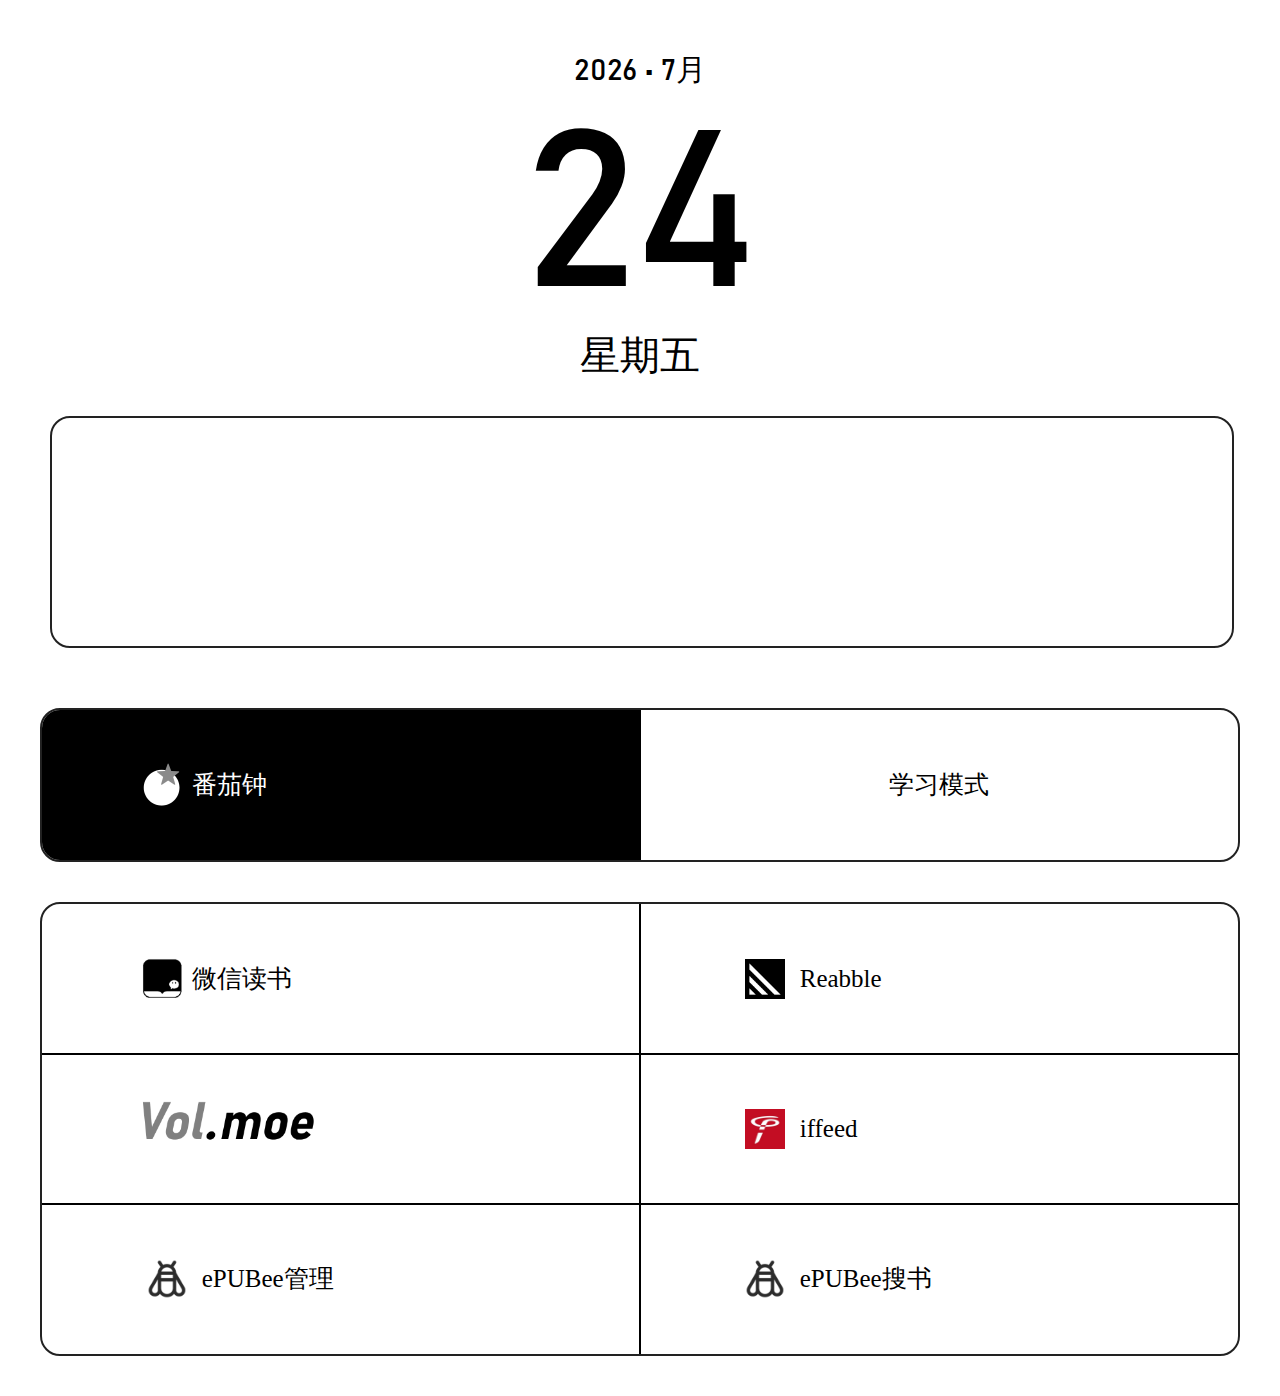
==== index.html @ fd915449 "total change" ====
<!DOCTYPE html>
<html lang="en">

<head>
    <meta charset="UTF-8">
    <meta name="viewport" content="width=device-width, initial-scale=1.0">
    <title>Kindle日历</title>
    <link rel="stylesheet" href="css/fonts.css">
    <link rel="stylesheet" href="css/main.css">
    <!-- <script src="js/vue.js"></script> -->
</head>

<body>

    <div class="first-row">
        <!-- <button class="expand-btn"><img class="expand-icon" src="images/expand.png" alt=""></button> -->
        <div class="block time-content" onclick="changeTopAreaDisplay(this)" key="1">
            <span class="block" id="apm"></span>
            <span class="block" id="localtime"></span>
        </div>
        <div class="calendar" onclick="changeTopAreaDisplay(this)" key="0">
            <span class="block year-content"><span id="year"></span> • <span id="month"></span>月</span>
            <span class="block day-content"><span id="day"></span></span>
            <span class="block week-content">星期<span id="week"></span></span>
        </div>
    </div>
    <div class="hitokoto-container" id="hitokotoCtn" hidden onclick="changeBottomAreaDisplay(this)" key="0">
        <div class="hitokoto-border">
            <div id="hitokoto"></div>
            <div id="from"></div>
        </div>
    </div>
    <div class="weather_container" id="weather" onclick="changeBottomAreaDisplay(this)" key="1">
        <!-- <p id="weaTitle">当前天气</p> -->
        <div class="weather-border">
            <div id="he-plugin-standard"></div>

        </div>
    </div>


    <div class="weibo_container" id="weibo" hidden onclick="changeBottomAreaDisplay(this)" key="2">
        <!-- <div class="weibo_title">微博实时热搜</div> -->
        <div class="hot_list">
            <ul id="hot_word"></ul>
            <ul id="hot_word_num"></ul>
        </div>
        <img src="images/weibohot.png" alt="" class="weibo-hot-QR">
    </div>

<div class="second-row" id="extensions">
        <div class="second-row-container">
            <a href="tomato.html" class="link-block" style="background-color: black;">
                <div class="padding">
                    <img src="images/tomato.png" alt="" class="icon-wx">
                    <span class="button-text" style="color: white;">番茄钟</span>
                </div>
            </a>
            <a href="study.html" class="link-block">
                <div class="padding" style="text-align:center;">
                    <!-- <img src="images/wxread.png" alt="" class="icon-wx"> -->
                    <span class="button-text">学习模式</span>
                </div>
            </a>
        </div>
    </div>

    <div class="second-row" id="links">
        <div class="second-row-container">
            <a href="http://weread.qq.com" class="link-block">
                <div class="padding">
                    <img src="images/wxread.png" alt="" class="icon-wx">
                    <span class="button-text">微信读书</span>
                </div>
            </a>
            <a href="http://reabble.cn" class="link-block">
                <div class="padding">
                    <img src="images/reabble.png" alt="" class="icon-reabble">
                    <span class="button-text">Reabble</span>
                </div>
            </a>
            <a href="http://volmoe.com" class="link-block">
                <div class="padding">
                    <img src="images/volmoe.png" alt="" class="icon-volmoe">
                </div>
            </a>
            <a href="http://www.iffeed.com/" class="link-block">
                <div class="padding">
                    <img src="images/iffeed.jpg" alt="" class="icon-reabble">
                    <span class="button-text">iffeed</span>
                </div>
            </a>
            <a href="http://cn.epubee.com/files.aspx" class="link-block">
                <div class="padding">
                    <img src="images/bee.png" alt="" class="icon-reabble">
                    <span class="button-text">ePUBee管理</span>
                </div>
            </a>
            <a href="http://cn.epubee.com/books" class="link-block">
                <div class="padding">
                    <img src="images/bee.png" alt="" class="icon-reabble">
                    <span class="button-text">ePUBee搜书</span>
                </div>
            </a>
        </div>
    </div>

    
    <div class="bottom">
        <script
            type="text/javascript">document.write(unescape("%3Cspan id='cnzz_stat_icon_1279658155'%3E%3C/span%3E%3Cscript src='https://s4.cnzz.com/z_stat.php%3Fid%3D1279658155%26online%3D1%26show%3Dline' type='text/javascript'%3E%3C/script%3E"));</script>
    </div>
</body>
<script>
    WIDGET = {
        CONFIG: {
            "layout": 1,
            // "width": document.documentElement.clientWidth - 100,
            // "height": document.documentElement.clientHeight * 0.3,
            "background": 5,
            "dataColor": "000000",
            "modules": "10",
            "key": "64693255ade2459cbecabfd73bd6b9df",
            "language": "auto"
        }
    }
</script>
<script src="https://widget.qweather.net/standard/static/js/he-standard-common.js?v=2.0"></script>

<!-- <script src="js/main.js"></script> -->
<script type="text/javascript">
    function changeBottomAreaDisplay(curr) {
        curr.setAttribute('hidden', true)
        switch (curr.getAttribute('key')) {
            case '0':
                document.getElementById('weather').removeAttribute('hidden')
                break;
            case '1':
                document.getElementById('weibo').removeAttribute('hidden')
                break;
            case '2':
                document.getElementById('hitokotoCtn').removeAttribute('hidden')
                break;
            default:
                break;
        }
    }
    function changeTopAreaDisplay(curr){
        switch (curr.getAttribute('key')) {
            case '0':
                // curr.setAttribute('key','1');
                document.getElementsByClassName('year-content')[0].innerHTML ='<span id="year">2021</span>年<span id="month"></span>月</span ><span id="day"></span>日 星期<span id="week"></span>';
                tick();
                document.getElementsByClassName('day-content')[0].style.display = "none";
                document.getElementsByClassName('week-content')[0].style.display = "none";
                document.querySelector('.time-content').style.display ="block";
                break;
            case '1':
                document.querySelector('.time-content').style.display = "none";
                document.getElementsByClassName('year-content')[0].innerHTML = '<span id="year">2021</span> • <span id="month"></span>月';
                tick();
                document.getElementsByClassName('day-content')[0].style.display = "block";
                document.getElementsByClassName('week-content')[0].style.display = "block";
                break;
            default:
                break;
        }
    }
    // 显示时间
    function showTime(objD) {
        var hh = objD.getHours();
        if (hh < 10) hh = '0' + hh;
        var mm = objD.getMinutes();
        if (mm < 10) mm = '0' + mm;
        var ss = objD.getSeconds();
        if (ss < 10) ss = '0' + ss;
        str = hh + ":" + mm;
        return (str);
    }
    // 显示日期
    function showDate(objD, option) {
        var str, colorhead, colorfoot;
        var yy = objD.getYear();
        if (yy < 1900) yy = yy + 1900;
        var MM = objD.getMonth() + 1;
        var dd = objD.getDate();
        if (dd < 10) dd = '0' + dd;
        var ww = objD.getDay();
        if (ww == 0) ww = "日";
        if (ww == 1) ww = "一";
        if (ww == 2) ww = "二";
        if (ww == 3) ww = "三";
        if (ww == 4) ww = "四";
        if (ww == 5) ww = "五";
        if (ww == 6) ww = "六";
        if (option == 'y') {
            str = yy;
        } else if (option == 'm') {
            str = MM;
        } else if (option == 'd') {
            str = dd;
        } else if (option == 'w') {
            str = ww;
        } else {
            str = yy + "-" + MM + "-" + dd + " " + ww;
        }
        return (str);
    }

    // 日期
    function tick() {
        var today;
        today = new Date();
        // document.getElementById("localtime").innerHTML = showTime(today);
        // document.getElementById("localdate").innerHTML = showDate(today,'');
        document.getElementById("year").innerHTML = showDate(today, 'y');
        document.getElementById("month").innerHTML = showDate(today, 'm');
        document.getElementById("day").innerHTML = showDate(today, 'd');
        document.getElementById("week").innerHTML = showDate(today, 'w');
        window.setTimeout("tick()", 60 * 1000);
        // window.setTimeout("tick()", 1);
    }
    tick();
    // 时钟模块
    function clock() {
        var date = new Date()
        var utc8DiffMinutes = date.getTimezoneOffset() + 480
        date.setMinutes(date.getMinutes() + utc8DiffMinutes)

        var hour = date.getHours()

        var apm = '上午'
        if (hour > 12) {
            apm = '下午'
            hour -= 12
        }

        var timeString = hour + ':' + ('0' + date.getMinutes()).slice(-2)
        var dateString = (date.getMonth() + 1) + '月' + date.getDate() + '日'
        var weekList = ['日', '一', '二', '三', '四', '五', '六']
        var weekString = '星期' + weekList[date.getDay()]

        document.getElementById('apm').innerHTML = apm
        document.getElementById("localtime").innerHTML = timeString
        // document.getElementById("date").innerHTML = dateString + " " + weekString
    }

    clock()

    setInterval("clock()", 60 * 1000)

</script>
<script>
    function createXHR() {
        var xhr = null;
        if (window.XMLHttpRequest) {
            xhr = new XMLHttpRequest();
        } else if (window.ActiveXObject) {
            xhr = new ActiveXObject("Microsoft.XMLHTTP");
        }
        return xhr;
    }

    // 一言模块
    function hitokoto() {
        var xhr = createXHR();
        xhr.open('GET', 'https://v1.hitokoto.cn?encode=json&charset=utf-8', true);
        xhr.onreadystatechange = function () {
            if (this.readyState == 4) {
                var data = JSON.parse(this.responseText)
                document.getElementById('hitokoto').innerHTML = data.hitokoto
                document.getElementById('from').innerHTML = data.from_who ? "—— " + data.from + " " + data.from_who + "" : "—— " + data.from + ""
            }
        }
        xhr.send(null);
    }

    hitokoto();
    setInterval("hitokoto()", 60 * 1000 * 60);
    // setInterval("hitokoto()", 1000 * 30);
    // 微博热搜模块
    function weibo() {
        var xhr = createXHR();
        xhr.open("GET", "https://v1.alapi.cn/api/new/wbtop?num=5", true);
        xhr.onreadystatechange = function () {
            if (this.readyState == 4) {
                var data = JSON.parse(this.responseText);
                var hots = data.data;
                var hot_word = document.getElementById("hot_word");
                var hot_word_num = document.getElementById("hot_word_num");
                if (data.code == 429) {
                    hot_word.innerHTML = data.msg;
                } else {
                    hot_word.innerHTML = "";
                    hot_word_num.innerHTML = "";
                    for (var i = 0; i < hots.length; i++) {
                        var index = i + 1;
                        hot_word.innerHTML += "<li>" + index + " " + hots[i].hot_word + "</li>";
                        hot_word_num.innerHTML += "<li>" + hots[i].hot_word_num + "</li>";
                    }
                }
            }
        };
        xhr.send(null);
    }

    weibo();
    setInterval("weibo()", 60 * 1000 * 20);
    // setInterval("weibo()", 1000 * 60);
    // function oneway() {
    //     var serverUrlBase = "http://img.owspace.com/Public/uploads/Download/";
    //     var today = new Date();
    //     var year = today.getFullYear();
    //     var month = today.getMonth() + 1;
    //     var day = today.getDate();
    //     if (month < 10) month = '0' + month;
    //     if (day < 10) day = '0' + day;
    //     var url = serverUrlBase + year + "/" + month + day + ".jpg";
    //     document.getElementById('oneWayUrl').setAttribute('href', url);
    // }
    // oneway()
</script>


</html>
---- css/fonts.css ----
@font-face {
    font-family: "Bahnschrift";
    font-display: swap;
    src: url("./font/bahnschrift.ttf");
}

@font-face {
    font-family: Politica;
    src: url([data-uri]);
    src: url([data-uri]) format("truetype");
    font-display: swap;
}

@font-face {
    font-family: "QKB";
    font-display: swap;
    src: url("./font/FZQKB.ttf");
} 

@font-face {
    font-family: "Mitype2018-90";
    font-display: swap;
    src: url("./font/Mitype2018-90.otf");
}

@font-face {
    src: url([data-uri]) format("truetype");
    font-display: swap;
    font-family: numFont
}

@font-face {
    font-family: "DINOT-Light";
    src: url("./font/DINOT-Light.svg")
}
---- css/main.css ----
body {
    padding: 0;
    margin: 0;
    /* font-family: "MiLan"; */
}
.bottom{
    width: 100%;
    text-align: center;
    opacity: 0;
}
a {
    text-decoration: none !important;
    color: #000;
}

a:active {
    background-color: #000;
    color: #fff;

}

.first-row {
    width: 100%;
    background: #fff;
    /* height: 380px; */
}

.expand-btn {
    border: none;
    background: none;
    position: absolute;
    right: 20px;
    margin-top: 10px;
}

.expand-btn:active {
    /* border: 5px solid #fff; */
    background: #aaa;
    position: absolute;
    right: 10px;
}

.expand-icon {
    width: 30px;
    padding-top: 5px;
}

.second-row {
    margin: 40px 0;
    width: 100%;
    /* margin-bottom: 40px; */
}

.second-row-container {
    margin: 0 40px;
    border-radius: 20px;
    overflow: hidden;
    border: 2px #222 solid;
}

.padding {
    text-overflow: ellipsis;
    white-space: nowrap;
    overflow: hidden;
}

.button-text {
    width: 20px;
    height: 70px;
    line-height: 70px;
    font-size: 25px;
    text-decoration: none;
}

.link-block {
    outline: 1px solid black;
    width: 50%;
    height: 150px;
    display: block;
    justify-content: center;
    align-items: center;
    float: left;
}

.padding {
    /* background: #aaa; */
    height: 70px;
    width: 70%;
    margin: 40px auto;
}

.icon-wx {
    width: 50px;
    display: block;
    float: left;
    margin: 10px 5px;
}

.icon-reabble {
    width: 40px;
    display: block;
    float: left;
    margin: 15px 15px;
}

.icon-volmoe {
    width: 190px;
}

.tomato {
    clear: both;
}

.right {
    margin: 29px 10px;
    /* float:left; */
    width: 40%;
    height: 100%;
    /* background: #000; */
}

.block {
    display: block;
}

.calendar {
    /* font-weight: 100; */
    font-family:
        /* Mitype2018-90, */
        /* Politica, */
        /* numFont, */
        /* DINOT-Light, */
        Bahnschrift,
        Helvetica,
        Futura;
    /* STHeitiTC; */
    width: 100%;
    /* font-weight: 800; */
    /* background: #555; */
    margin: 50px 0 0 0;
}
.year-content,
.month-content,
.time-content {
    font-size: 30px;
    /* background: #aaa; */
    text-align: center;
    margin: auto;
}
.day-content {
    text-align: center;
    height: 100%;
    /* float:left; */
    font-size: 220px;
    margin: auto;
    font-family:
        /* DINOT-Light, */
        Bahnschrift,
        /* Mitype2018-90, */
        numFont,
        /* Politica, */
        Bookerly,
        Palatino,
        Caecilia;
    line-height: 200px;
    margin-top: 30px;
}


.week-content{
    font-family: Bookerly,
    QKB,
    STYuan,
    STKai,
    STSong;
    line-height: 70px;
    font-size: 40px;
    text-align: center;
    margin: auto;
}
.time-content {
    font-size: 30px;
    /* position: absolute; */
    /* right: 30px; */
    top: 0px;
    margin: auto;

    /* position: static; */
    right:0;
    display: none;
}

.time-content #localtime {
    font-family: numFont, Bahnschrift, Futura;
    /* line-height: 40px; */
    /* font-size: 60px; */
    /* float: right; */
    padding-left: 10px;
    
    float: none;
    font-size: 220px;
    line-height: 200px;
}

.time-content #apm {
    /* float: left; */
    /* font-size: 20px; */
    /* line-height: 65px; */

    float: none;
    font-family: Bookerly,
    QKB,
    STYuan,
    STKai,
    STSong;
    font-size: 40px;
    padding-top: 30px;
}


/* 一言 */
.hitokoto-container {
    width: 100%;
    height: auto;
    padding: 50px 0;

}

.hitokoto-border {
    margin: 0 40px;
    padding: 50px 10px;
    border: 2px #222 solid;
    border-radius: 20px;
}

.hitokoto-container #hitokoto {

    font-family: Bookerly,
    QKB,
    STYuan,
    STKai,
    STSong;
    font-size: 30px;
    text-align: center;
    height: 100px;
    line-height: 40px;
    vertical-align: middle;
}

.hitokoto-container #from {
    /* width: 100%; */
    text-align: right;
    padding-right: 30px;
}

/* 微博热搜 */
.weibo_container {
    text-align: center;
    /* height: 20%; */
    /* margin: 1.25rem; */
    font-size: 1.2rem;
    margin: 40px 0 0 0;
}

ul {

    list-style: none;
    margin: 0;
    padding: 0;
}

.weibo_title {
    font-family: QKB;
    padding-bottom: 0.5rem;
}

.hot_list {
    margin: 0 40px;
    padding: 20px 0;
    border: 2px #222 solid;
    border-radius: 20px;

}

#hot_word,
#hot_word_num {
    display: inline-block;
}

#hot_word {
    font-family: Bahnschrift,
        QKB;
    text-align: left;
    margin-right: 1rem;
    max-width: 17rem;
    line-height: 2rem;
}

#hot_word_num {
    font-family: numFont, Bahnschrift;
    width: auto;
    text-align: right;
    line-height: 2rem;

}

#hot_word li,
#hot_word_num {
    text-overflow: ellipsis;
    white-space: nowrap;
    overflow: hidden;
}

.weibo-hot-QR {
    padding: 50px 0;
    width: 100px;
}

/* 天气 */
.weather_container {
    padding: 5px 50px 20px 50px;
    height: 40%;
    text-align: center;
    /* padding-bottom: 20px; */
    margin: auto;
}

/* #weaTitle {
    font-family: QKB;
    font-size: 1.2rem;

} */

/* #weaImg {
    display: inline-block;
    margin-right: 2.5rem;
}

.iconfont {
    font-size: 7.5rem;
    width: 7.5rem;
}

#weaTemp {
    display: inline-block;
    margin-right: 2.5rem;
}

.tempNum {
    display: inline-block;
    font-size: 6.875rem;
}

.symbol {
    display: inline-block;
    font-size: 3rem;
}

#weaInfo {
    display: inline-block;
    font-size: 1rem;
    line-height: 1.5rem;
} */
.weather-border {
    /* padding: 0 50px !important; */
    /* width: 100%; */
}

#he-plugin-standard {
    margin-top:20px!important;
    padding: 10px 0 !important;
    height: 13rem !important;
    width: 100% !important;
    border-radius: 20px !important;
    border: 2px #222 solid;
    background: #fff!important;
}

.wv-lt-col-5 {
    display: none !important;
}

.wv-lt-col-7,
.wv-lt-location {
    width: 100% !important;
    text-align: center !important;

}

.wv-lt-location>span {
    font-size: 1.3rem !important;
}

.wv-lt-col-7>div>a {
    display: none !important;
}

.wv-n-h-now-txt>span {
    font-size: 1.5rem !important;
    font-family: QKB !important;
}

.wv-n-h-now-tmp>span {
    font-size: 4rem !important;
    font-family: Bahnschrift, Mitype2018-90  !important;
}
.wv-v-h-col-left>div{
    height: auto!important;
}
.wv-n-h-now-content {
    width: 50% !important;
}

.wv-n-h-now-img {

    text-align: right;
    width: 50% !important;

}

.wv-n-h-now-img>img {
    width: 6rem !important;
}
#he-plugin-standard>div>div.wv-v-h-col-left{
      width: 100%!important;
}
.wv-n-h-now-txt>div>div{
    display: none!important;
}
.wv-n-h-now-tmp>div{
    /* float: right !important; */
}
.wv-n-h-now-tmp>div>span{
    padding: 0 5px;
    font-size: 1.5rem !important;
    background: #333;
    color: #fff !important;
    border-radius: 5px;
    /* border: 1px #000 solid; */
}
.wv-n-h-now-txt>div>span::before{
    content: "·";
}
.wv-n-h-now-txt>div>span{
    font-size: 1.5rem !important;
    font-family: QKB !important;
    color: #222 !important;
    /* padding: 0 5px;
    font-size: 1.5rem !important;
    background: #333;
    color: #fff!important;
    border-radius: 5px; */
    /* border: 1px #000 solid; */
}
.wv-n-h-now-txt>div{
    float: left !important;
    /* float: initial !important; */
}
.wv-n-h-now-txt>span{
    float: left !important;

}
.wv-n-h-now-rain{
    text-align: center !important;
    margin: auto !important;
    padding: 20px 0;
    float: initial !important;
    position: relative !important;
}
.wv-n-h-now-rain>span{
    font-size: 1.1rem!important;
}
.wv-n-h-now-rain>a>img{
    width: 1.6rem!important;
}

/* 单向历 */
#oneWayUrl>div>span{
    font-family:STSong,QKB;
    font-size: 40px;

}
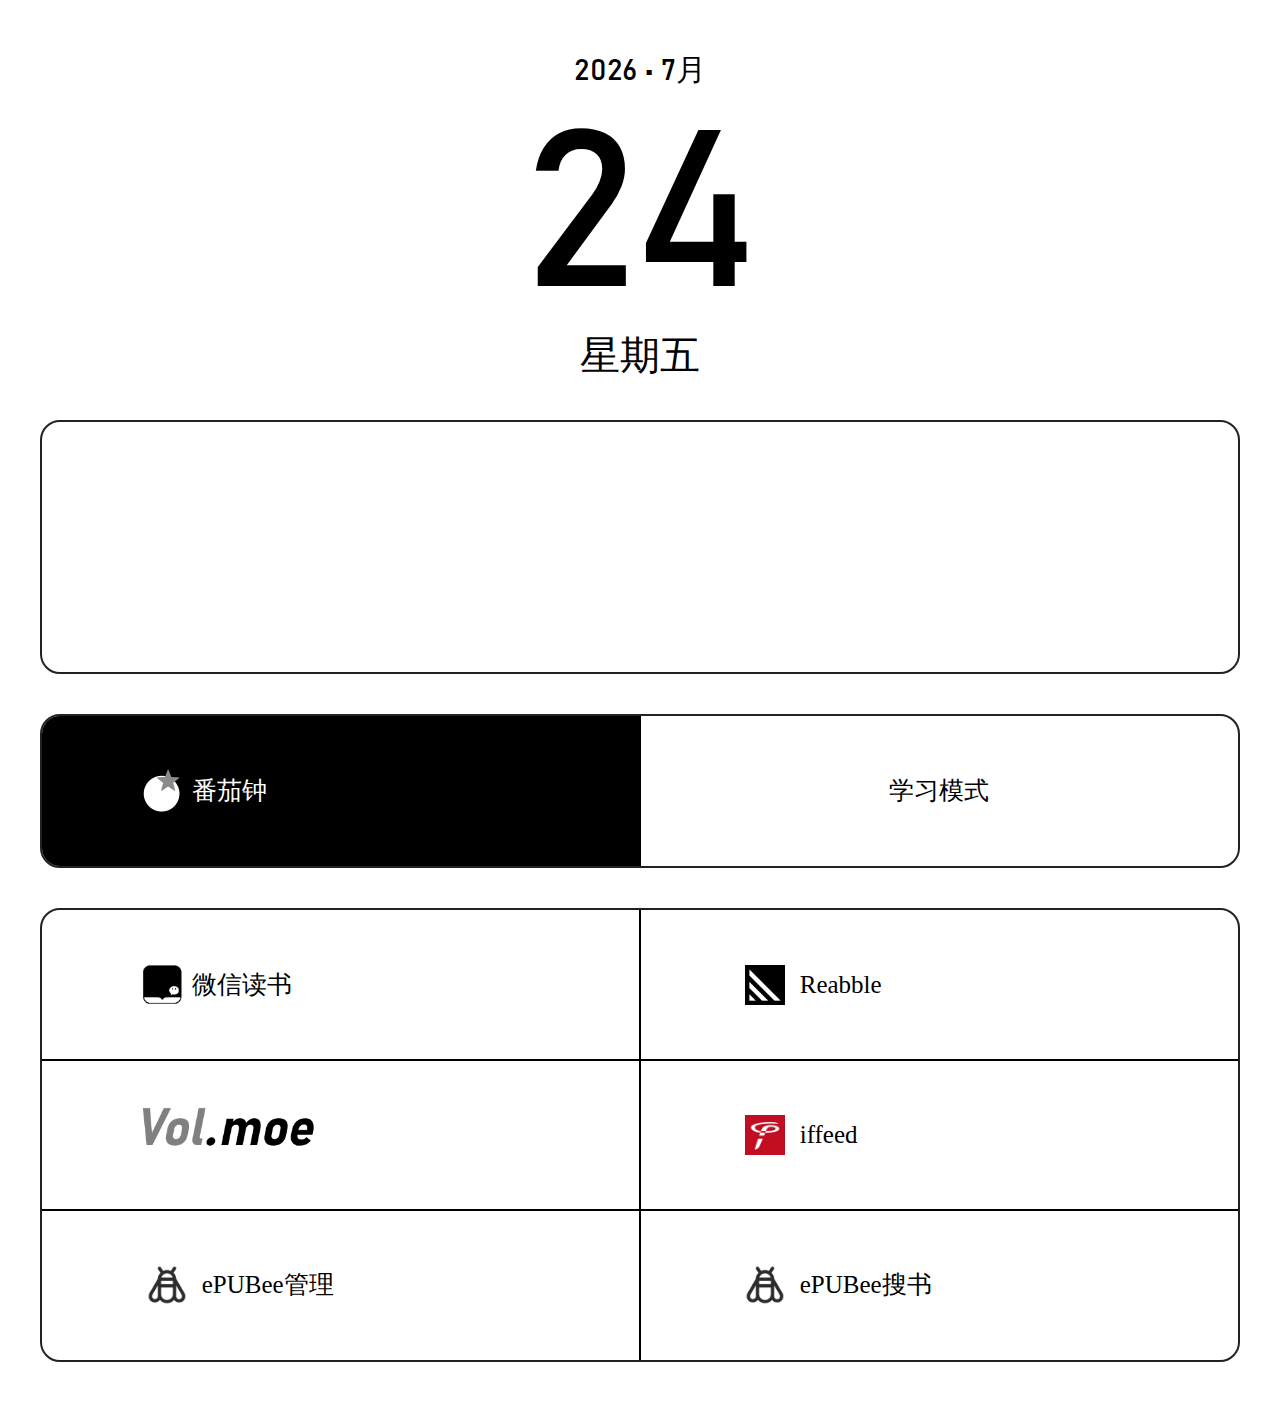
==== commit d5f9aa2d: "fixed boxes" ====
--- a/index.html
+++ b/index.html
@@ -12,7 +12,7 @@
 
 <body>
 
-    <div class="first-row">
+    <div class="time-and-calendar-area">
         <!-- <button class="expand-btn"><img class="expand-icon" src="images/expand.png" alt=""></button> -->
         <div class="block time-content" onclick="changeTopAreaDisplay(this)" key="1">
             <span class="block" id="apm"></span>
@@ -24,32 +24,43 @@
             <span class="block week-content">星期<span id="week"></span></span>
         </div>
     </div>
+
+    <div class="widgets-container">
+        <div class="widgets-border">
+            <div id="weather" onclick="changeBottomAreaDisplay(this)" key="1">
+            <div id="he-plugin-standard"></div></div>   
+            <div class="hitokoto-contents" hidden id="hitokotoCtn" hidden onclick="changeBottomAreaDisplay(this)" key="0">
+                <div id="hitokoto"></div>
+                <div id="from"></div>
+            </div>
+            <div class="hot_list" id="weibo" hidden onclick="changeBottomAreaDisplay(this)" key="2">
+                <ul id="hot_word"></ul>
+                <ul id="hot_word_num"></ul>
+            </div>
+        </div>
+    </div>
+    <!-- <div class="weather-container" id="weather" onclick="changeBottomAreaDisplay(this)" key="1"> -->
+        <!-- <p id="weaTitle">当前天气</p> -->
+        <!-- <div class="weather-border">
+            <div id="he-plugin-standard"></div>
+        </div>
+    </div>
     <div class="hitokoto-container" id="hitokotoCtn" hidden onclick="changeBottomAreaDisplay(this)" key="0">
         <div class="hitokoto-border">
             <div id="hitokoto"></div>
             <div id="from"></div>
         </div>
     </div>
-    <div class="weather_container" id="weather" onclick="changeBottomAreaDisplay(this)" key="1">
-        <!-- <p id="weaTitle">当前天气</p> -->
-        <div class="weather-border">
-            <div id="he-plugin-standard"></div>
-
-        </div>
-    </div>
-
-
-    <div class="weibo_container" id="weibo" hidden onclick="changeBottomAreaDisplay(this)" key="2">
-        <!-- <div class="weibo_title">微博实时热搜</div> -->
+    
+    <div class="weibo-container" id="weibo" hidden onclick="changeBottomAreaDisplay(this)" key="2">
         <div class="hot_list">
             <ul id="hot_word"></ul>
             <ul id="hot_word_num"></ul>
         </div>
-        <img src="images/weibohot.png" alt="" class="weibo-hot-QR">
-    </div>
-
-<div class="second-row" id="extensions">
-        <div class="second-row-container">
+    </div> -->
+
+    <div class="extensions-area" id="extensions">
+        <div class="extensions-area-container">
             <a href="tomato.html" class="link-block" style="background-color: black;">
                 <div class="padding">
                     <img src="images/tomato.png" alt="" class="icon-wx">
@@ -65,8 +76,8 @@
         </div>
     </div>
 
-    <div class="second-row" id="links">
-        <div class="second-row-container">
+    <div class="extensions-area" id="links">
+        <div class="extensions-area-container">
             <a href="http://weread.qq.com" class="link-block">
                 <div class="padding">
                     <img src="images/wxread.png" alt="" class="icon-wx">
@@ -133,13 +144,13 @@
         curr.setAttribute('hidden', true)
         switch (curr.getAttribute('key')) {
             case '0':
+                document.getElementById('weibo').removeAttribute('hidden')
+                break;
+            case '1':
+                document.getElementById('hitokotoCtn').removeAttribute('hidden')
+                break;
+            case '2':
                 document.getElementById('weather').removeAttribute('hidden')
-                break;
-            case '1':
-                document.getElementById('weibo').removeAttribute('hidden')
-                break;
-            case '2':
-                document.getElementById('hitokotoCtn').removeAttribute('hidden')
                 break;
             default:
                 break;
@@ -149,7 +160,7 @@
         switch (curr.getAttribute('key')) {
             case '0':
                 // curr.setAttribute('key','1');
-                document.getElementsByClassName('year-content')[0].innerHTML ='<span id="year">2021</span>年<span id="month"></span>月</span ><span id="day"></span>日 星期<span id="week"></span>';
+                document.getElementsByClassName('year-content')[0].innerHTML ='<span id="year"></span> • <span id="month"></span> • </span ><span id="day"></span> / 星期<span id="week"></span>';
                 tick();
                 document.getElementsByClassName('day-content')[0].style.display = "none";
                 document.getElementsByClassName('week-content')[0].style.display = "none";
--- a/css/main.css
+++ b/css/main.css
@@ -20,10 +20,11 @@
 
 }
 
-.first-row {
+.time-and-calendar-area {
     width: 100%;
     background: #fff;
-    /* height: 380px; */
+    height: 340px;
+    margin:50px 0 30px;
 }
 
 .expand-btn {
@@ -46,13 +47,13 @@
     padding-top: 5px;
 }
 
-.second-row {
+.extensions-area {
     margin: 40px 0;
     width: 100%;
     /* margin-bottom: 40px; */
 }
 
-.second-row-container {
+.extensions-area-container {
     margin: 0 40px;
     border-radius: 20px;
     overflow: hidden;
@@ -138,7 +139,7 @@
     width: 100%;
     /* font-weight: 800; */
     /* background: #555; */
-    margin: 50px 0 0 0;
+
 }
 .year-content,
 .month-content,
@@ -196,7 +197,7 @@
     /* line-height: 40px; */
     /* font-size: 60px; */
     /* float: right; */
-    padding-left: 10px;
+    /* padding-left: 10px; */
     
     float: none;
     font-size: 220px;
@@ -215,27 +216,28 @@
     STKai,
     STSong;
     font-size: 40px;
-    padding-top: 30px;
-}
-
-
-/* 一言 */
-.hitokoto-container {
+    /* padding-top: 30px; */
+}
+
+.widgets-container{
     width: 100%;
     height: auto;
-    padding: 50px 0;
-
-}
-
-.hitokoto-border {
+}
+.widgets-border {
     margin: 0 40px;
-    padding: 50px 10px;
     border: 2px #222 solid;
     border-radius: 20px;
-}
-
-.hitokoto-container #hitokoto {
-
+    overflow: hidden;
+    height: 250px;
+}
+/* 一言 */
+.hitokoto-contents {
+    padding: 50px 10px;
+    /* border: 2px #222 solid; */
+    border-radius: 20px;
+}
+
+.hitokoto-contents #hitokoto {
     font-family: Bookerly,
     QKB,
     STYuan,
@@ -246,41 +248,26 @@
     height: 100px;
     line-height: 40px;
     vertical-align: middle;
-}
-
-.hitokoto-container #from {
+    /* color: #000; */
+}
+
+.hitokoto-contents #from {
     /* width: 100%; */
     text-align: right;
     padding-right: 30px;
 }
 
 /* 微博热搜 */
-.weibo_container {
-    text-align: center;
-    /* height: 20%; */
-    /* margin: 1.25rem; */
-    font-size: 1.2rem;
-    margin: 40px 0 0 0;
-}
-
-ul {
+.hot_list ul {
 
     list-style: none;
     margin: 0;
     padding: 0;
 }
-
-.weibo_title {
-    font-family: QKB;
-    padding-bottom: 0.5rem;
-}
-
 .hot_list {
-    margin: 0 40px;
+    text-align: center;
+    font-size: 1.2rem;
     padding: 20px 0;
-    border: 2px #222 solid;
-    border-radius: 20px;
-
 }
 
 #hot_word,
@@ -318,63 +305,11 @@
 }
 
 /* 天气 */
-.weather_container {
-    padding: 5px 50px 20px 50px;
-    height: 40%;
-    text-align: center;
-    /* padding-bottom: 20px; */
-    margin: auto;
-}
-
-/* #weaTitle {
-    font-family: QKB;
-    font-size: 1.2rem;
-
-} */
-
-/* #weaImg {
-    display: inline-block;
-    margin-right: 2.5rem;
-}
-
-.iconfont {
-    font-size: 7.5rem;
-    width: 7.5rem;
-}
-
-#weaTemp {
-    display: inline-block;
-    margin-right: 2.5rem;
-}
-
-.tempNum {
-    display: inline-block;
-    font-size: 6.875rem;
-}
-
-.symbol {
-    display: inline-block;
-    font-size: 3rem;
-}
-
-#weaInfo {
-    display: inline-block;
-    font-size: 1rem;
-    line-height: 1.5rem;
-} */
-.weather-border {
-    /* padding: 0 50px !important; */
-    /* width: 100%; */
-}
-
 #he-plugin-standard {
-    margin-top:20px!important;
     padding: 10px 0 !important;
     height: 13rem !important;
     width: 100% !important;
-    border-radius: 20px !important;
-    border: 2px #222 solid;
-    background: #fff!important;
+    background: transparent!important;
 }
 
 .wv-lt-col-5 {
@@ -474,6 +409,18 @@
 .wv-n-h-now-rain>a>img{
     width: 1.6rem!important;
 }
+.wv-a-alarm{
+    font-size: 20px !important;
+    background: #000!important;
+    text-decoration: none!important;
+}
+.wv-n-h-now-alarm{
+    position: static!important;
+    /* right: 0; */
+    padding: 0 0 5px 0!important;
+    margin-left: 0 !important;
+    
+}
 
 /* 单向历 */
 #oneWayUrl>div>span{
